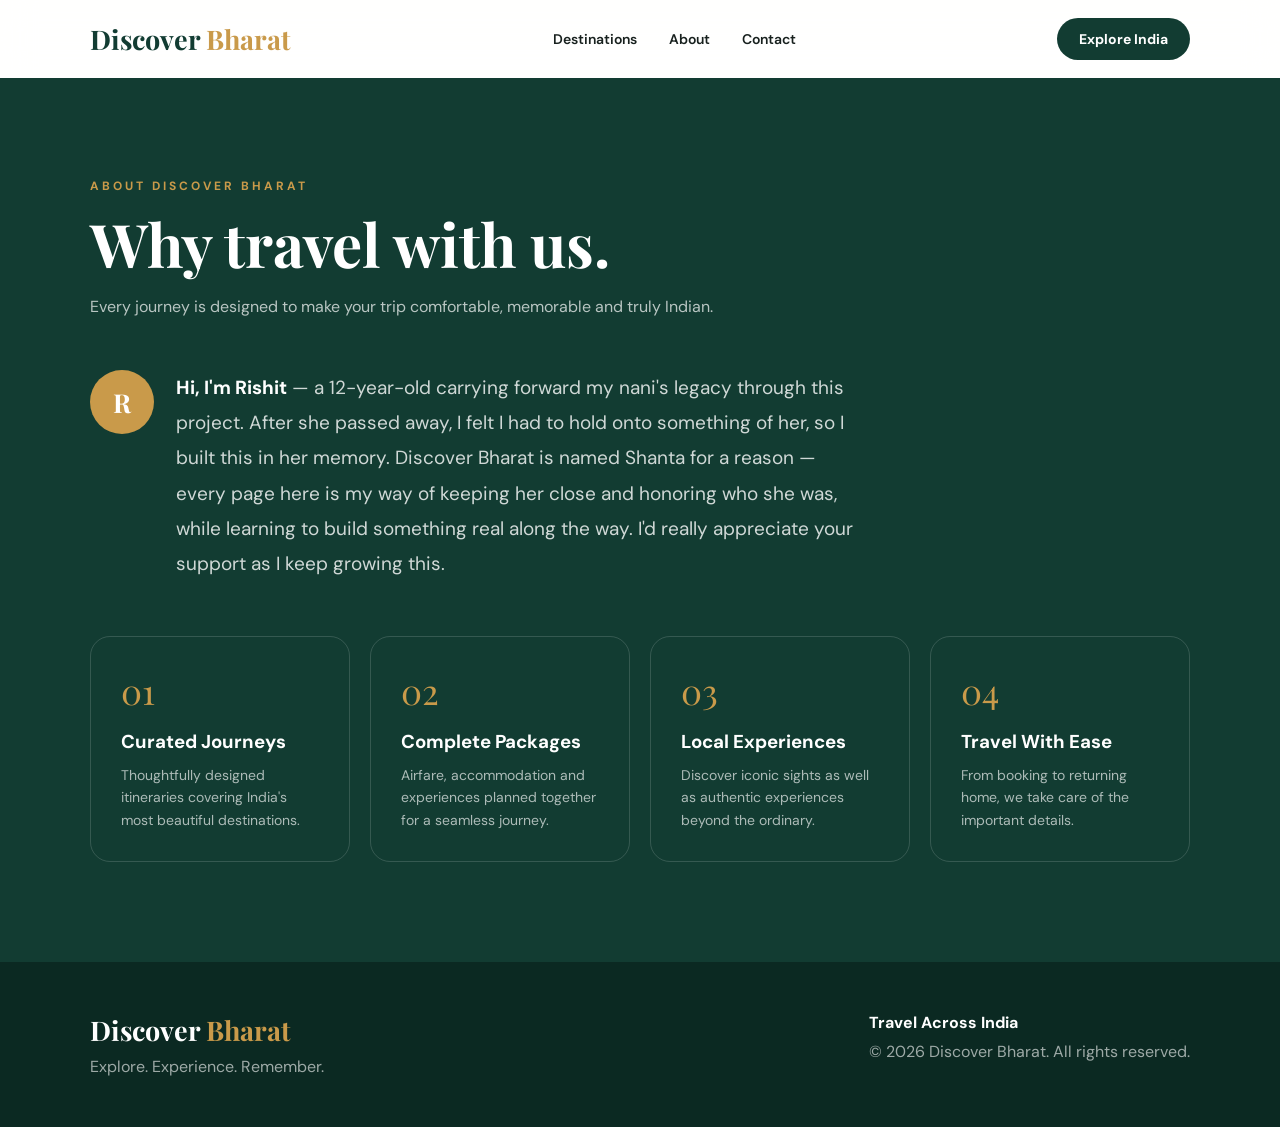
==== about.html @ ce4983fe "Add files via upload" ====
<!DOCTYPE html>
<html lang="en">
<head>
<meta charset="UTF-8">
<meta name="viewport" content="width=device-width, initial-scale=1.0">
<title>About | Discover Bharat</title>
<link rel="preconnect" href="https://fonts.googleapis.com">
<link rel="preconnect" href="https://fonts.gstatic.com" crossorigin>
<link href="https://fonts.googleapis.com/css2?family=DM+Sans:wght@400;500;600;700&family=Playfair+Display:wght@500;600;700&display=swap" rel="stylesheet">
<link rel="stylesheet" href="styles.css">
</head>

<body>

<!-- =========================================
     NAVIGATION
========================================= -->
<nav>
<a href="index.html" class="logo">Discover <span>Bharat</span></a>

<ul class="nav-links" id="navLinks">
<li><a href="index.html#destinations">Destinations</a></li>
<li><a href="about.html">About</a></li>
<li><a href="contact.html">Contact</a></li>
</ul>

<a href="index.html#destinations" class="nav-button">Explore India</a>

<button class="nav-toggle" id="navToggle" aria-label="Toggle menu" aria-expanded="false">
<span></span><span></span><span></span>
</button>
</nav>

<!-- =========================================
     ABOUT
========================================= -->
<section class="section about-section page-top" id="about">
<div class="section-heading">
<div class="eyebrow">About Discover Bharat</div>
<h2>Why travel with us.</h2>
<p>Every journey is designed to make your trip comfortable, memorable and truly Indian.</p>
</div>

<div class="about-intro">
<div class="about-avatar">R</div>
<p><strong>Hi, I'm Rishit</strong> — a 12-year-old carrying forward my nani's legacy through this project. After she passed away, I felt I had to hold onto something of her, so I built this in her memory. Discover Bharat is named Shanta for a reason — every page here is my way of keeping her close and honoring who she was, while learning to build something real along the way. I'd really appreciate your support as I keep growing this.</p>
</div>

<div class="features">
<div class="feature reveal"><div class="feature-number">01</div><h3>Curated Journeys</h3><p>Thoughtfully designed itineraries covering India's most beautiful destinations.</p></div>
<div class="feature reveal"><div class="feature-number">02</div><h3>Complete Packages</h3><p>Airfare, accommodation and experiences planned together for a seamless journey.</p></div>
<div class="feature reveal"><div class="feature-number">03</div><h3>Local Experiences</h3><p>Discover iconic sights as well as authentic experiences beyond the ordinary.</p></div>
<div class="feature reveal"><div class="feature-number">04</div><h3>Travel With Ease</h3><p>From booking to returning home, we take care of the important details.</p></div>
</div>
</section>

<!-- =========================================
     FOOTER
========================================= -->
<footer>
<div>
<h2 class="logo" style="color:white;">Discover <span>Bharat</span></h2>
<p>Explore. Experience. Remember.</p>
</div>
<div>
<strong>Travel Across India</strong>
<p>© 2026 Discover Bharat. All rights reserved.</p>
</div>
</footer>

<script src="common.js"></script>
</body>
</html>
---- styles.css ----
/* =========================================
   GLOBAL
========================================= */
:root {
    --green: #123c32;
    --green-light: #1d5b49;
    --gold: #c99a4a;
    --cream: #f8f5ef;
    --white: #ffffff;
    --dark: #18211e;
    --muted: #6f7773;
    --shadow: 0 20px 60px rgba(18, 60, 50, 0.12);
}

* {
    margin: 0;
    padding: 0;
    box-sizing: border-box;
}

html {
    scroll-behavior: smooth;
}

body {
    font-family: "DM Sans", sans-serif;
    background: var(--cream);
    color: var(--dark);
}

/* =========================================
   NAVBAR
========================================= */
nav {
    position: fixed;
    top: 0;
    left: 0;
    right: 0;
    z-index: 1000;
    height: 78px;
    display: flex;
    align-items: center;
    justify-content: space-between;
    padding: 0 7%;
    background: rgba(255,255,255,0.94);
    backdrop-filter: blur(16px);
    border-bottom: 1px solid transparent;
    transition: box-shadow 0.3s ease, border-color 0.3s ease;
}

nav.scrolled {
    box-shadow: 0 8px 30px rgba(18,60,50,0.08);
    border-bottom-color: rgba(0,0,0,0.06);
}

:focus-visible {
    outline: 2px solid var(--gold);
    outline-offset: 3px;
}

@media (prefers-reduced-motion: reduce) {
    * {
        animation-duration: 0.001ms !important;
        transition-duration: 0.001ms !important;
    }
}

/* =========================================
   SCROLL REVEAL
========================================= */
.reveal {
    opacity: 0;
    transform: translateY(28px);
    transition: opacity 0.7s ease, transform 0.7s ease;
}

.reveal.in-view {
    opacity: 1;
    transform: translateY(0);
}

.logo {
    font-family: "Playfair Display", serif;
    font-size: 27px;
    font-weight: 700;
    color: var(--green);
    text-decoration: none;
}

.logo span {
    color: var(--gold);
}

.nav-links {
    display: flex;
    gap: 32px;
    list-style: none;
}

.nav-links a {
    text-decoration: none;
    color: var(--dark);
    font-weight: 600;
    font-size: 14px;
}

.nav-button {
    background: var(--green);
    color: white;
    padding: 12px 22px;
    border-radius: 30px;
    text-decoration: none;
    font-size: 14px;
    font-weight: 700;
    transition: background 0.25s ease;
}

.nav-button:hover {
    background: var(--green-light);
}

.nav-toggle {
    display: none;
    flex-direction: column;
    gap: 5px;
    background: none;
    border: none;
    cursor: pointer;
    padding: 6px;
}

.nav-toggle span {
    width: 24px;
    height: 2px;
    background: var(--green);
    border-radius: 2px;
    transition: 0.25s ease;
}

/* =========================================
   HERO
========================================= */
.hero {
    min-height: 95vh;
    margin-top: 78px;
    position: relative;
    display: flex;
    align-items: center;
    padding: 80px 7%;
    overflow: hidden;
    background:
        linear-gradient(
            90deg,
            rgba(7,28,23,0.88),
            rgba(7,28,23,0.25)
        ),
        url("https://images.unsplash.com/photo-1524492412937-b28074a5d7da?auto=format&fit=crop&w=2000&q=90")
        center/cover;
}

.hero-content {
    max-width: 720px;
    color: white;
}

.hero-tag {
    display: inline-block;
    padding: 9px 18px;
    border: 1px solid rgba(255,255,255,0.5);
    border-radius: 30px;
    font-size: 13px;
    margin-bottom: 25px;
}

.hero h1 {
    font-family: "Playfair Display", serif;
    font-size: clamp(50px, 7vw, 92px);
    line-height: 1.02;
    margin-bottom: 25px;
}

.hero h1 span {
    color: #e0b45f;
}

.hero p {
    max-width: 580px;
    font-size: 18px;
    line-height: 1.7;
    color: rgba(255,255,255,0.85);
}

.hero-buttons {
    margin-top: 35px;
    display: flex;
    gap: 15px;
    flex-wrap: wrap;
}

.btn-primary {
    background: var(--gold);
    color: white;
    border: none;
    padding: 15px 28px;
    border-radius: 30px;
    font-weight: 700;
    cursor: pointer;
    transition: transform 0.25s ease, box-shadow 0.25s ease;
    display: inline-block;
}

.btn-primary:hover {
    transform: translateY(-3px);
    box-shadow: 0 14px 30px rgba(201,154,74,0.4);
}

.btn-outline {
    color: white;
    border: 1px solid rgba(255,255,255,0.6);
    padding: 14px 27px;
    border-radius: 30px;
    text-decoration: none;
    font-weight: 600;
    transition: 0.25s ease;
    display: inline-block;
}

.btn-outline:hover {
    background: rgba(255,255,255,0.12);
    border-color: white;
}

/* =========================================
   SECTIONS
========================================= */
.section {
    padding: 100px 7%;
}

.section-heading {
    max-width: 700px;
    margin-bottom: 50px;
}

.eyebrow {
    text-transform: uppercase;
    letter-spacing: 3px;
    color: var(--gold);
    font-size: 12px;
    font-weight: 700;
    margin-bottom: 15px;
}

.section-heading h2 {
    font-family: "Playfair Display", serif;
    font-size: clamp(36px, 5vw, 60px);
    color: var(--green);
    line-height: 1.15;
}

.section-heading p {
    color: var(--muted);
    margin-top: 15px;
    line-height: 1.7;
}

/* =========================================
   DESTINATION GRID
========================================= */
.filter-bar {
    display: flex;
    flex-wrap: wrap;
    gap: 12px;
    margin-bottom: 35px;
}

.filter-btn {
    background: var(--white);
    color: var(--green);
    border: 1.5px solid #e6e2d8;
    padding: 10px 22px;
    border-radius: 30px;
    font-weight: 600;
    font-size: 14px;
    cursor: pointer;
    font-family: inherit;
    transition: 0.25s ease;
}

.filter-btn:hover {
    border-color: var(--gold);
}

.filter-btn.active {
    background: var(--green);
    border-color: var(--green);
    color: white;
}

.destination-grid {
    display: grid;
    grid-template-columns: repeat(3, 1fr);
    gap: 25px;
}

.destination-card {
    background: white;
    border-radius: 24px;
    overflow: hidden;
    box-shadow: var(--shadow);
    transition: 0.35s ease;
    cursor: pointer;
}

.destination-card:hover {
    transform: translateY(-8px);
    box-shadow: 0 25px 70px rgba(18,60,50,0.18);
}

.destination-image {
    height: 260px;
    position: relative;
    overflow: hidden;
    background: #e8ebe7;
}

.destination-image img {
    width: 100%;
    height: 100%;
    object-fit: cover;
    display: block;
    transition: 0.6s ease;
}

.destination-card:hover img {
    transform: scale(1.07);
}

.destination-image::after {
    content: "";
    position: absolute;
    inset: 0;
    background: linear-gradient(transparent 55%, rgba(11,41,34,0.55));
    pointer-events: none;
}

.style-badge {
    position: absolute;
    top: 16px;
    left: 16px;
    z-index: 2;
    background: rgba(255,255,255,0.92);
    color: var(--green);
    font-size: 11px;
    font-weight: 700;
    letter-spacing: 0.5px;
    text-transform: uppercase;
    padding: 7px 14px;
    border-radius: 30px;
}

.destination-info {
    padding: 25px;
}

.destination-info h3 {
    font-family: "Playfair Display", serif;
    color: var(--green);
    font-size: 25px;
    margin-bottom: 8px;
}

.destination-info p {
    color: var(--muted);
    font-size: 14px;
    line-height: 1.6;
    min-height: 45px;
}

.card-bottom {
    display: flex;
    align-items: center;
    justify-content: space-between;
    margin-top: 20px;
}

.price {
    color: var(--green);
    font-weight: 700;
}

.view-btn {
    background: var(--green);
    color: white;
    border: none;
    padding: 10px 18px;
    border-radius: 20px;
    cursor: pointer;
    font-weight: 600;
    transition: background 0.25s ease;
}

.view-btn:hover {
    background: var(--green-light);
}

/* =========================================
   ITINERARY MODAL
========================================= */
.modal {
    display: none;
    position: fixed;
    z-index: 2000;
    inset: 0;
    background: rgba(0,0,0,0.7);
    overflow-y: auto;
    padding: 40px 20px;
}

.modal.active {
    display: block;
}

.modal-content {
    max-width: 950px;
    margin: auto;
    background: white;
    border-radius: 28px;
    overflow: hidden;
    animation: modalOpen 0.3s ease;
}

@keyframes modalOpen {
    from {
        transform: translateY(30px);
        opacity: 0;
    }
    to {
        transform: translateY(0);
        opacity: 1;
    }
}

.modal-header {
    height: 330px;
    position: relative;
    color: white;
    display: flex;
    align-items: end;
    padding: 40px;
    background-size: cover;
    background-position: center;
}

.modal-header::before {
    content: "";
    position: absolute;
    inset: 0;
    background: linear-gradient(
        transparent,
        rgba(0,0,0,0.75)
    );
}

.modal-title {
    position: relative;
    z-index: 1;
}

.modal-title h2 {
    font-family: "Playfair Display", serif;
    font-size: 48px;
}

.close {
    position: absolute;
    top: 20px;
    right: 25px;
    z-index: 3;
    width: 42px;
    height: 42px;
    border: none;
    border-radius: 50%;
    background: rgba(255,255,255,0.2);
    color: white;
    font-size: 25px;
    cursor: pointer;
}

.modal-body {
    padding: 40px;
}

.trip-meta {
    display: grid;
    grid-template-columns: repeat(3, 1fr);
    gap: 15px;
    margin-bottom: 40px;
}

.meta-box {
    background: var(--cream);
    padding: 18px;
    border-radius: 15px;
}

.meta-box small {
    color: var(--muted);
}

.meta-box strong {
    display: block;
    color: var(--green);
    margin-top: 5px;
}

.itinerary-day {
    border-left: 2px solid var(--gold);
    padding-left: 25px;
    margin-bottom: 25px;
}

.itinerary-day h4 {
    color: var(--green);
    font-size: 19px;
    margin-bottom: 8px;
}

.itinerary-day p {
    color: var(--muted);
    line-height: 1.7;
}

.pricing-tiers {
    display: grid;
    grid-template-columns: repeat(3, 1fr);
    gap: 15px;
    margin-bottom: 30px;
}

.tier-card {
    border: 2px solid #e6e2d8;
    border-radius: 15px;
    padding: 18px 15px;
    text-align: center;
    cursor: pointer;
    transition: 0.25s ease;
}

.tier-card:hover {
    border-color: var(--gold);
}

.tier-card.active {
    border-color: var(--green);
    background: var(--cream);
}

.tier-name {
    display: block;
    font-weight: 700;
    color: var(--green);
    font-size: 14px;
    margin-bottom: 8px;
}

.tier-price {
    display: block;
    font-family: "Playfair Display", serif;
    font-size: 20px;
    color: var(--dark);
}

.book-now {
    margin-top: 30px;
    width: 100%;
    padding: 17px;
    background: var(--green);
    color: white;
    border: none;
    border-radius: 30px;
    font-size: 16px;
    font-weight: 700;
    cursor: pointer;
}

/* =========================================
   BOOKING MODAL
========================================= */
.booking-modal {
    display: none;
    position: fixed;
    inset: 0;
    z-index: 3000;
    background: rgba(0,0,0,0.75);
    padding: 30px;
    overflow-y: auto;
}

.booking-modal.active {
    display: flex;
    align-items: center;
    justify-content: center;
}

.booking-box {
    background: white;
    width: 100%;
    max-width: 650px;
    padding: 45px;
    border-radius: 25px;
    position: relative;
}

.booking-box h2 {
    font-family: "Playfair Display", serif;
    color: var(--green);
    font-size: 38px;
}

.booking-box > p {
    color: var(--muted);
    margin: 8px 0 25px;
}

.booking-close {
    position: absolute;
    right: 25px;
    top: 20px;
    border: none;
    background: none;
    font-size: 28px;
    cursor: pointer;
}

.form-grid {
    display: grid;
    grid-template-columns: 1fr 1fr;
    gap: 15px;
}

.form-group {
    margin-bottom: 15px;
}

.form-group.full {
    grid-column: 1 / -1;
}

.form-group label {
    display: block;
    font-size: 13px;
    font-weight: 700;
    margin-bottom: 7px;
    color: var(--green);
}

.form-group input,
.form-group select,
.form-group textarea {
    width: 100%;
    padding: 13px 15px;
    border: 1px solid #ddd;
    border-radius: 10px;
    font-family: inherit;
    outline: none;
}

.form-group textarea {
    height: 90px;
    resize: none;
}

.submit-booking {
    width: 100%;
    padding: 15px;
    border: none;
    background: var(--gold);
    color: white;
    border-radius: 30px;
    font-weight: 700;
    font-size: 16px;
    cursor: pointer;
    margin-top: 10px;
}

.thank-you-box {
    text-align: center;
}

.thank-you-icon {
    width: 60px;
    height: 60px;
    margin: 0 auto 20px;
    border-radius: 50%;
    background: var(--green);
    color: white;
    font-size: 28px;
    display: flex;
    align-items: center;
    justify-content: center;
}

.thank-you-box p {
    color: var(--muted);
    line-height: 1.7;
    margin: 10px 0 25px;
}

.thank-you-box p a {
    color: var(--green);
    font-weight: 700;
}

/* =========================================
   ABOUT
========================================= */
.page-top {
    margin-top: 78px;
}

.about-section {
    background: var(--green);
    color: white;
}

.about-section .section-heading h2 {
    color: white;
}

.about-section .section-heading p {
    color: rgba(255,255,255,0.7);
}

.about-intro {
    max-width: 780px;
    margin-bottom: 55px;
    display: flex;
    gap: 22px;
    align-items: flex-start;
}

.about-avatar {
    flex-shrink: 0;
    width: 64px;
    height: 64px;
    border-radius: 50%;
    background: var(--gold);
    display: flex;
    align-items: center;
    justify-content: center;
    font-family: "Playfair Display", serif;
    font-size: 26px;
    font-weight: 700;
    color: white;
}

.about-intro p {
    color: rgba(255,255,255,0.8);
    line-height: 1.85;
    font-size: 19px;
}

.about-intro p strong {
    color: white;
}

/* =========================================
   CONTACT (distinct slide from About + Footer)
========================================= */
.contact-section {
    background: var(--white);
}

.contact-grid {
    display: grid;
    grid-template-columns: 1fr 0.85fr;
    gap: 40px;
    align-items: stretch;
}

.contact-info-list {
    display: flex;
    flex-direction: column;
    gap: 16px;
}

.contact-info-item {
    padding: 22px 24px;
    background: var(--cream);
    border-radius: 16px;
}

.contact-info-item small {
    color: var(--gold);
    text-transform: uppercase;
    letter-spacing: 1.5px;
    font-size: 11px;
    font-weight: 700;
}

.contact-info-item strong {
    display: block;
    color: var(--green);
    font-size: 18px;
    margin-top: 6px;
}

.contact-cta {
    background: var(--green);
    color: white;
    border-radius: 24px;
    padding: 40px;
    display: flex;
    flex-direction: column;
    justify-content: center;
}

.contact-cta h3 {
    font-family: "Playfair Display", serif;
    font-size: 28px;
    margin-bottom: 12px;
}

.contact-cta p {
    color: rgba(255,255,255,0.75);
    line-height: 1.7;
    margin-bottom: 25px;
}

.features {
    display: grid;
    grid-template-columns: repeat(4,1fr);
    gap: 20px;
}

.feature {
    padding: 30px;
    border: 1px solid rgba(255,255,255,0.15);
    border-radius: 20px;
}

.feature-number {
    font-family: "Playfair Display", serif;
    color: var(--gold);
    font-size: 35px;
}

.feature h3 {
    margin: 15px 0 10px;
}

.feature p {
    color: rgba(255,255,255,0.65);
    line-height: 1.6;
    font-size: 14px;
}

/* =========================================
   FOOTER
========================================= */
footer {
    background: #0b2922;
    color: white;
    padding: 50px 7%;
    display: flex;
    justify-content: space-between;
    gap: 30px;
    flex-wrap: wrap;
}

footer p {
    color: rgba(255,255,255,0.6);
    margin-top: 8px;
}

/* =========================================
   RESPONSIVE
========================================= */
@media(max-width: 900px) {
    .destination-grid {
        grid-template-columns: repeat(2,1fr);
    }

    .features {
        grid-template-columns: repeat(2,1fr);
    }

    .nav-toggle {
        display: flex;
    }

    .nav-links {
        position: absolute;
        top: 78px;
        left: 0;
        right: 0;
        flex-direction: column;
        background: var(--white);
        padding: 20px 7%;
        gap: 18px;
        border-bottom: 1px solid rgba(0,0,0,0.06);
        display: none;
    }

    .nav-links.open {
        display: flex;
    }

    .nav-button {
        display: none;
    }
}

@media(max-width: 600px) {
    .contact-grid {
        grid-template-columns: 1fr;
    }

    .about-intro {
        flex-direction: column;
    }

    .destination-grid {
        grid-template-columns: 1fr;
    }

    .features {
        grid-template-columns: 1fr;
    }

    .trip-meta {
        grid-template-columns: 1fr;
    }

    .pricing-tiers {
        grid-template-columns: 1fr;
    }

    .form-grid {
        grid-template-columns: 1fr;
    }

    .form-group.full {
        grid-column: auto;
    }

    .modal-body {
        padding: 25px;
    }

    .modal-title h2 {
        font-size: 36px;
    }

    .booking-box {
        padding: 30px 20px;
    }
}
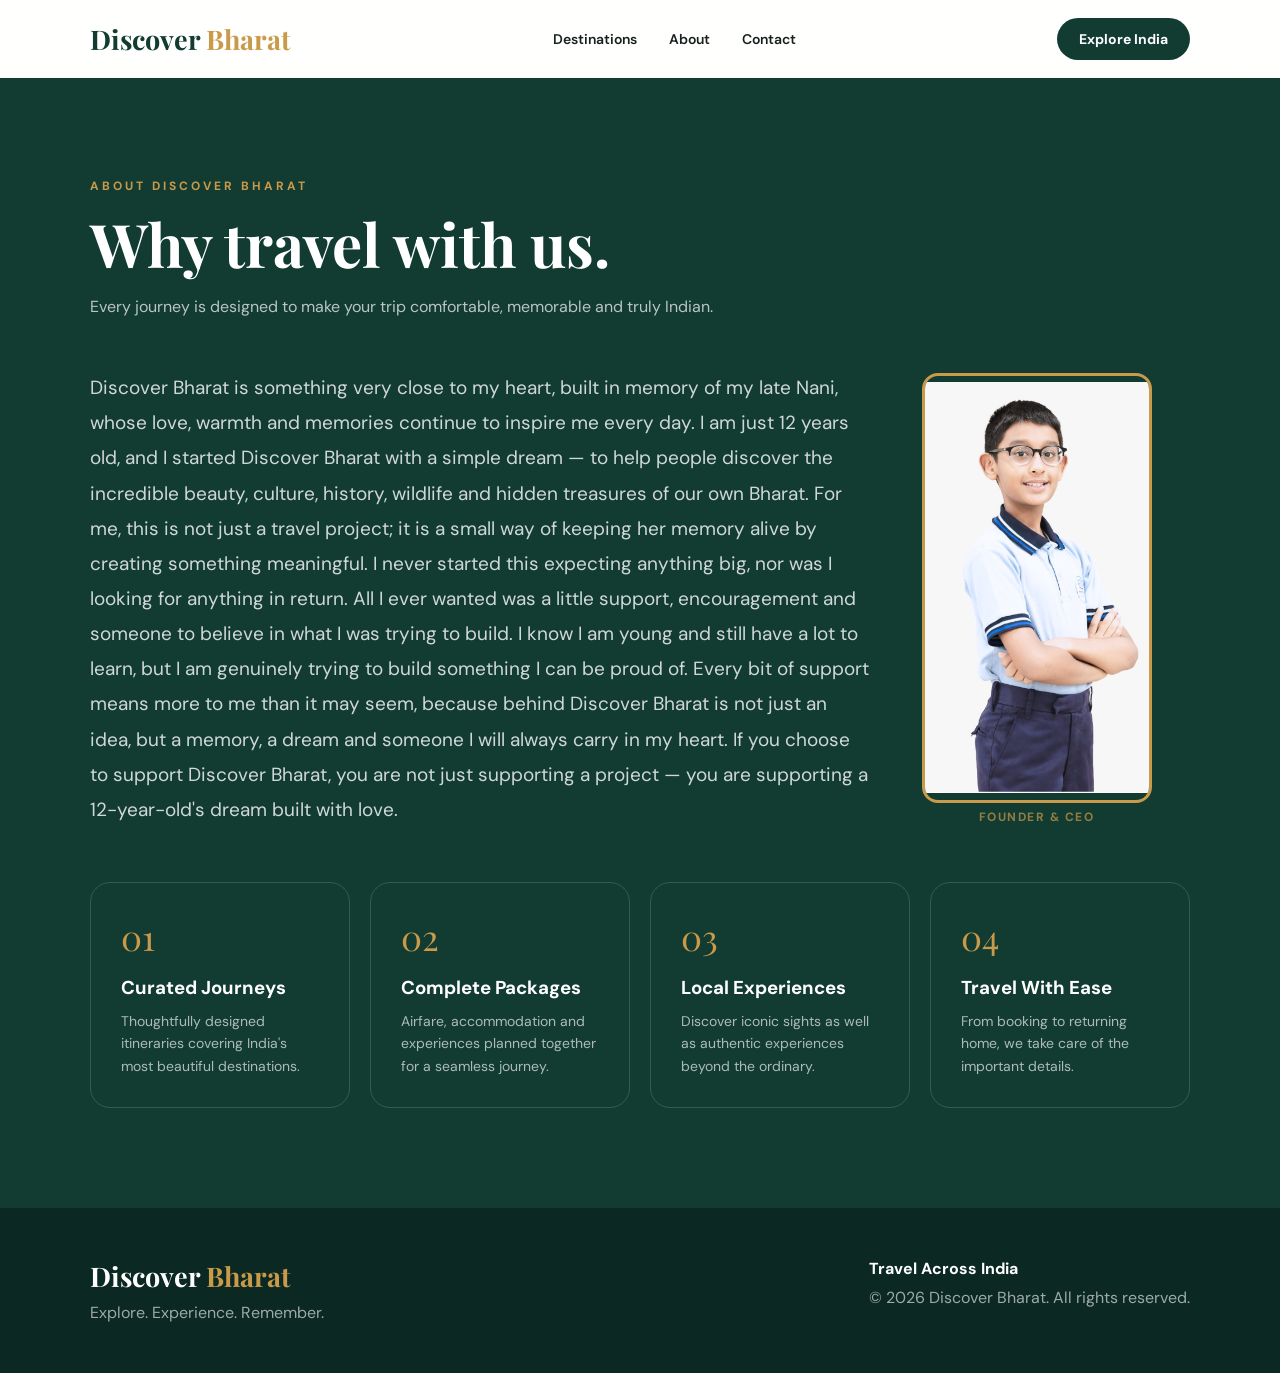
==== commit 19396691: "Add files via upload" ====
--- a/about.html
+++ b/about.html
@@ -41,9 +41,72 @@
 <p>Every journey is designed to make your trip comfortable, memorable and truly Indian.</p>
 </div>
 
+<style>
+.about-intro {
+    display: flex;
+    align-items: center;
+    gap: 42px;
+    width: calc(100% + 292px);
+}
+
+.about-intro > p {
+    flex: 0 0 100%;
+    width: 100%;
+    margin: 0;
+}
+
+.about-founder {
+    flex: 0 0 250px;
+    display: flex;
+    flex-direction: column;
+    align-items: center;
+    justify-content: center;
+}
+
+.about-founder .about-avatar {
+    display: block;
+    width: 230px;
+    height: 430px;
+    object-fit: contain;
+    object-position: center;
+}
+
+.about-founder .about-role {
+    margin-top: 6px;
+    font-size: 12px;
+    opacity: 0.7;
+}
+
+@media (max-width: 768px) {
+    .about-intro {
+        width: 100%;
+        flex-direction: column;
+        gap: 28px;
+    }
+
+    .about-intro > p {
+        flex: none;
+        width: 100%;
+    }
+
+    .about-founder {
+        order: 2;
+    }
+
+    .about-founder .about-avatar {
+        width: 210px;
+        height: 390px;
+    }
+}
+</style>
+
 <div class="about-intro">
-<div class="about-avatar">R</div>
-<p><strong>Hi, I'm Rishit</strong> — a 12-year-old carrying forward my nani's legacy through this project. After she passed away, I felt I had to hold onto something of her, so I built this in her memory. Discover Bharat is named Shanta for a reason — every page here is my way of keeping her close and honoring who she was, while learning to build something real along the way. I'd really appreciate your support as I keep growing this.</p>
+<p>Discover Bharat is something very close to my heart, built in memory of my late Nani, whose love, warmth and memories continue to inspire me every day. I am just 12 years old, and I started Discover Bharat with a simple dream — to help people discover the incredible beauty, culture, history, wildlife and hidden treasures of our own Bharat. For me, this is not just a travel project; it is a small way of keeping her memory alive by creating something meaningful. I never started this expecting anything big, nor was I looking for anything in return. All I ever wanted was a little support, encouragement and someone to believe in what I was trying to build. I know I am young and still have a lot to learn, but I am genuinely trying to build something I can be proud of. Every bit of support means more to me than it may seem, because behind Discover Bharat is not just an idea, but a memory, a dream and someone I will always carry in my heart. If you choose to support Discover Bharat, you are not just supporting a project — you are supporting a 12-year-old's dream built with love.</p>
+
+<div class="about-founder">
+<img src="rishit-photo.png" alt="Rishit, founder of Discover Bharat" class="about-avatar">
+<div class="about-role">Founder &amp; CEO</div>
+</div>
 </div>
 
 <div class="features">
--- a/styles.css
+++ b/styles.css
@@ -742,17 +742,22 @@
 
 .about-avatar {
     flex-shrink: 0;
-    width: 64px;
-    height: 64px;
-    border-radius: 50%;
-    background: var(--gold);
-    display: flex;
-    align-items: center;
-    justify-content: center;
-    font-family: "Playfair Display", serif;
-    font-size: 26px;
-    font-weight: 700;
-    color: white;
+    width: 130px;
+    height: 190px;
+    border-radius: 16px;
+    object-fit: cover;
+    object-position: top;
+    border: 3px solid var(--gold);
+}
+
+.about-role {
+    text-align: center;
+    margin-top: 10px;
+    font-size: 12px;
+    font-weight: 700;
+    letter-spacing: 1.5px;
+    text-transform: uppercase;
+    color: var(--gold);
 }
 
 .about-intro p {
